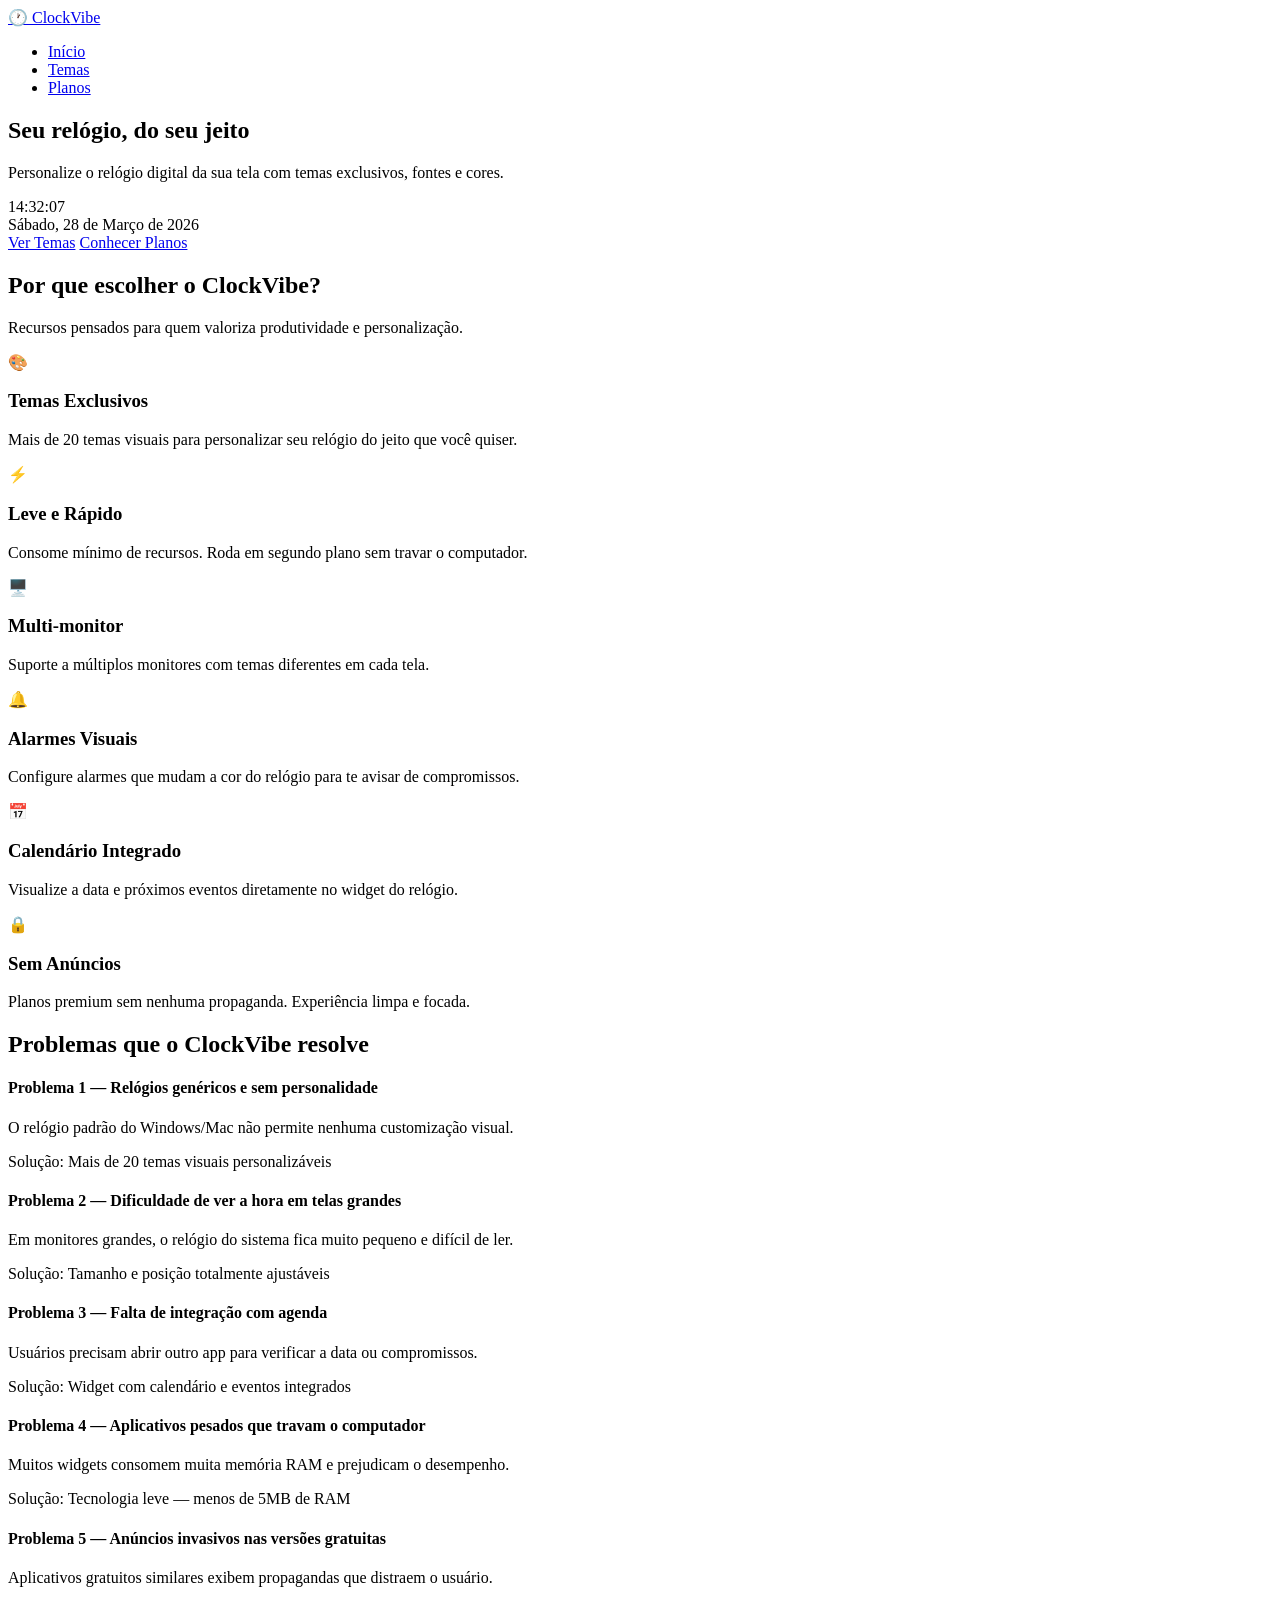
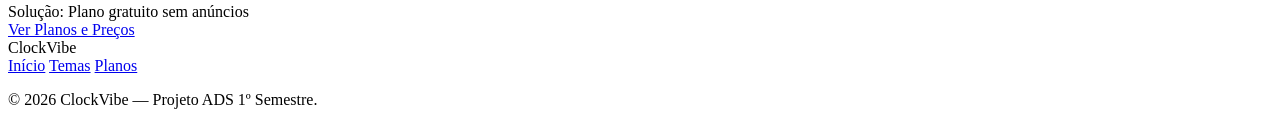
==== index.html @ 68b3f938 "Adicionar index.html — Projeto ADS" ====
<!DOCTYPE html>
<html lang="pt-BR">
<head>
    <meta charset="UTF-8">
    <meta name="viewport" content="width=device-width, initial-scale=1.0">
    <title>ClockVibe — Relógio Digital Personalizável</title>
    <link rel="stylesheet" href="css/style.css">
</head>
<body>

    <header>
        <a href="index.html" class="logo">🕐 Clock<span>Vibe</span></a>
        <nav>
            <ul>
                <li><a href="index.html">Início</a></li>
                <li><a href="temas.html">Temas</a></li>
                <li><a href="planos.html">Planos</a></li>
            </ul>
        </nav>
    </header>

    <section class="hero">
        <div class="container">
            <h1>Seu relógio, <span>do seu jeito</span></h1>
            <p>Personalize o relógio digital da sua tela com temas exclusivos, fontes e cores.</p>
            <div class="relogio-demo">
                <div class="hora">14:32:07</div>
                <div class="data">Sábado, 28 de Março de 2026</div>
            </div>
            <div class="grupo-botoes">
                <a href="temas.html" class="btn btn-primario">Ver Temas</a>
                <a href="planos.html" class="btn btn-secundario">Conhecer Planos</a>
            </div>
        </div>
    </section>

    <section>
        <div class="container">
            <div class="titulo-secao">
                <h2>Por que escolher o <span>ClockVibe</span>?</h2>
                <div class="linha-divisoria"></div>
                <p>Recursos pensados para quem valoriza produtividade e personalização.</p>
            </div>
            <div class="grid-3">
                <div class="card">
                    <div class="card-icone">🎨</div>
                    <h3>Temas Exclusivos</h3>
                    <p>Mais de 20 temas visuais para personalizar seu relógio do jeito que você quiser.</p>
                </div>
                <div class="card">
                    <div class="card-icone">⚡</div>
                    <h3>Leve e Rápido</h3>
                    <p>Consome mínimo de recursos. Roda em segundo plano sem travar o computador.</p>
                </div>
                <div class="card">
                    <div class="card-icone">🖥️</div>
                    <h3>Multi-monitor</h3>
                    <p>Suporte a múltiplos monitores com temas diferentes em cada tela.</p>
                </div>
                <div class="card">
                    <div class="card-icone">🔔</div>
                    <h3>Alarmes Visuais</h3>
                    <p>Configure alarmes que mudam a cor do relógio para te avisar de compromissos.</p>
                </div>
                <div class="card">
                    <div class="card-icone">📅</div>
                    <h3>Calendário Integrado</h3>
                    <p>Visualize a data e próximos eventos diretamente no widget do relógio.</p>
                </div>
                <div class="card">
                    <div class="card-icone">🔒</div>
                    <h3>Sem Anúncios</h3>
                    <p>Planos premium sem nenhuma propaganda. Experiência limpa e focada.</p>
                </div>
            </div>
        </div>
    </section>

    <section class="secao-escura">
        <div class="container">
            <div class="titulo-secao">
                <h2>Problemas que o <span>ClockVibe</span> resolve</h2>
                <div class="linha-divisoria"></div>
            </div>
            <div class="problema-item">
                <h4>Problema 1 — Relógios genéricos e sem personalidade</h4>
                <p>O relógio padrão do Windows/Mac não permite nenhuma customização visual.</p>
                <span class="solucao-tag">Solução: Mais de 20 temas visuais personalizáveis</span>
            </div>
            <div class="problema-item">
                <h4>Problema 2 — Dificuldade de ver a hora em telas grandes</h4>
                <p>Em monitores grandes, o relógio do sistema fica muito pequeno e difícil de ler.</p>
                <span class="solucao-tag">Solução: Tamanho e posição totalmente ajustáveis</span>
            </div>
            <div class="problema-item">
                <h4>Problema 3 — Falta de integração com agenda</h4>
                <p>Usuários precisam abrir outro app para verificar a data ou compromissos.</p>
                <span class="solucao-tag">Solução: Widget com calendário e eventos integrados</span>
            </div>
            <div class="problema-item">
                <h4>Problema 4 — Aplicativos pesados que travam o computador</h4>
                <p>Muitos widgets consomem muita memória RAM e prejudicam o desempenho.</p>
                <span class="solucao-tag">Solução: Tecnologia leve — menos de 5MB de RAM</span>
            </div>
            <div class="problema-item">
                <h4>Problema 5 — Anúncios invasivos nas versões gratuitas</h4>
                <p>Aplicativos gratuitos similares exibem propagandas que distraem o usuário.</p>
                <span class="solucao-tag">Solução: Plano gratuito sem anúncios</span>
            </div>
            <div class="centralizado margem-topo">
                <a href="planos.html" class="btn btn-primario">Ver Planos e Preços</a>
            </div>
        </div>
    </section>

    <footer>
        <div class="footer-logo">Clock<span>Vibe</span></div>
        <div class="footer-links">
            <a href="index.html">Início</a>
            <a href="temas.html">Temas</a>
            <a href="planos.html">Planos</a>
        </div>
        <p class="footer-copy">© 2026 ClockVibe — Projeto ADS 1º Semestre.</p>
    </footer>

</body>
</html>
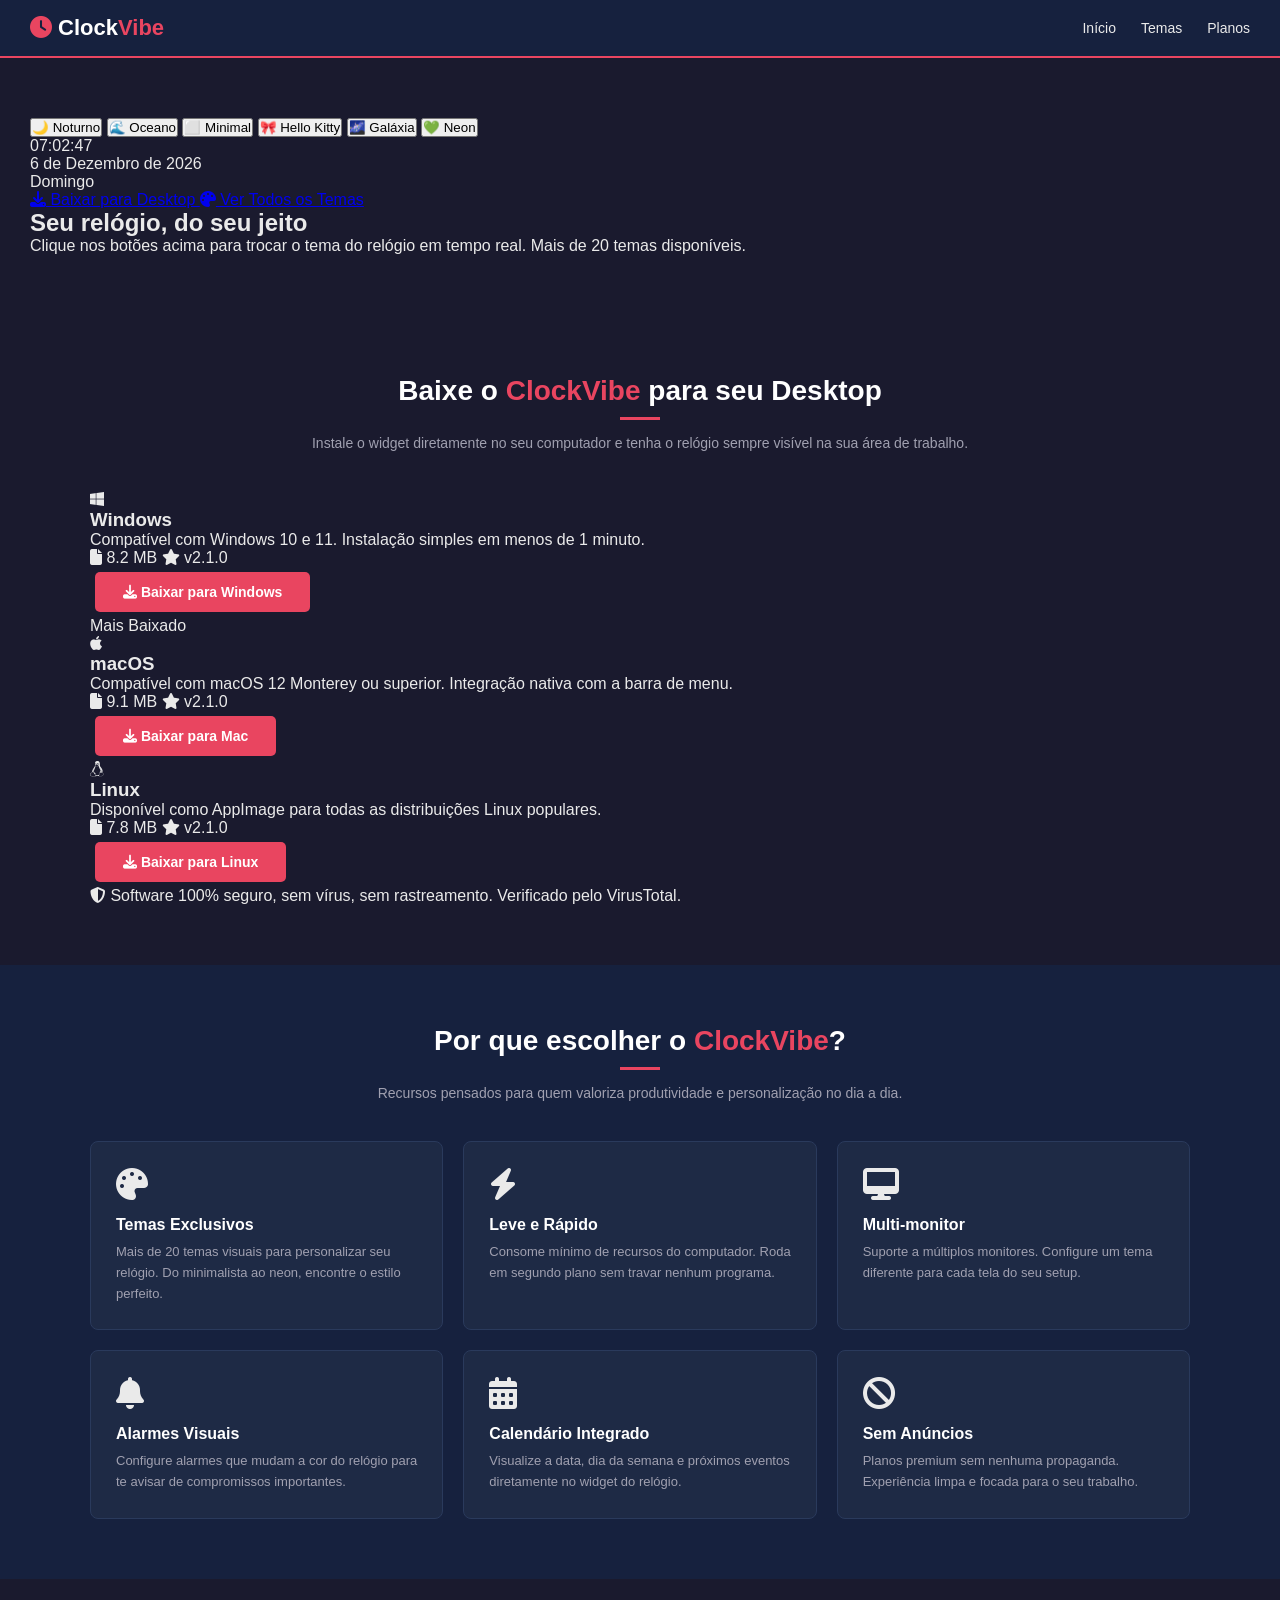
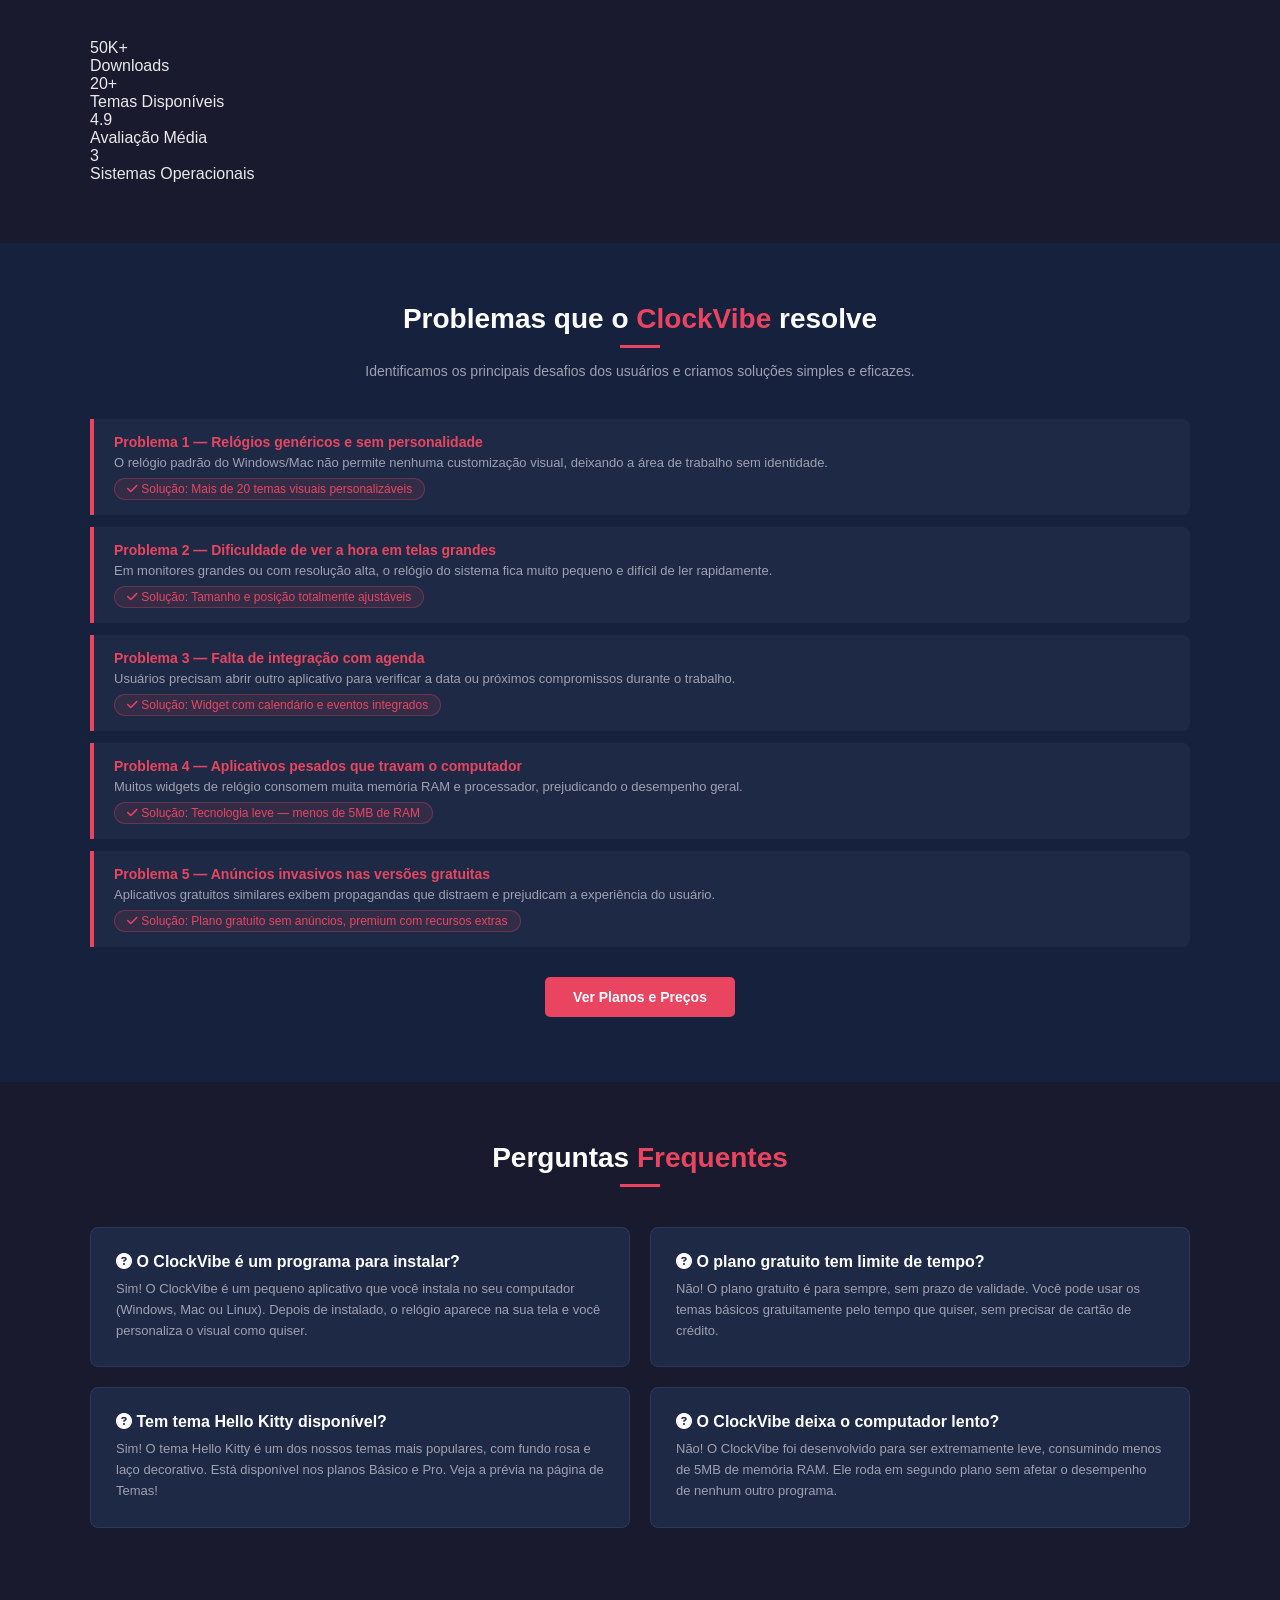
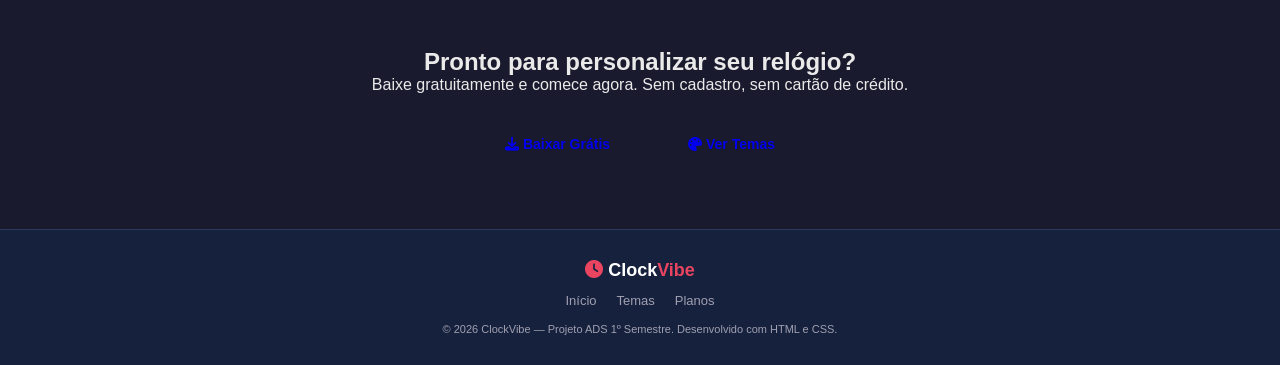
==== commit 5e59ec37: "Atualiza index.html" ====
--- a/index.html
+++ b/index.html
@@ -5,107 +5,213 @@
     <meta name="viewport" content="width=device-width, initial-scale=1.0">
     <title>ClockVibe — Relógio Digital Personalizável</title>
     <link rel="stylesheet" href="css/style.css">
+    <link rel="preconnect" href="https://fonts.googleapis.com">
+    <link rel="preconnect" href="https://fonts.gstatic.com" crossorigin>
+    <link href="https://fonts.googleapis.com/css2?family=Poppins:wght@300;400;600;700;800&family=Orbitron:wght@400;700;900&display=swap" rel="stylesheet">
+    <link rel="stylesheet" href="https://cdnjs.cloudflare.com/ajax/libs/font-awesome/6.5.0/css/all.min.css">
 </head>
 <body>
 
+    <!-- ===== CABEÇALHO ===== -->
     <header>
-        <a href="index.html" class="logo">🕐 Clock<span>Vibe</span></a>
+        <a href="index.html" class="logo">
+            <span class="logo-icon"><i class="fa-solid fa-clock"></i></span>
+            Clock<span>Vibe</span>
+        </a>
         <nav>
             <ul>
-                <li><a href="index.html">Início</a></li>
+                <li><a href="index.html" class="ativo">Início</a></li>
                 <li><a href="temas.html">Temas</a></li>
                 <li><a href="planos.html">Planos</a></li>
             </ul>
         </nav>
     </header>
 
-    <section class="hero">
-        <div class="container">
+    <!-- ===== WIDGET PRINCIPAL — RELÓGIO GRANDE E FIXO ===== -->
+    <section class="widget-hero" id="widget-section">
+
+        <!-- Seletor de tema do widget -->
+        <div class="widget-temas-selector">
+            <button class="tema-btn ativo" data-tema="noturno" onclick="mudarTema('noturno', this)">🌙 Noturno</button>
+            <button class="tema-btn" data-tema="oceano" onclick="mudarTema('oceano', this)">🌊 Oceano</button>
+            <button class="tema-btn" data-tema="minimalista" onclick="mudarTema('minimalista', this)">⬜ Minimal</button>
+            <button class="tema-btn" data-tema="hellokitty" onclick="mudarTema('hellokitty', this)">🎀 Hello Kitty</button>
+            <button class="tema-btn" data-tema="galaxia" onclick="mudarTema('galaxia', this)">🌌 Galáxia</button>
+            <button class="tema-btn" data-tema="neon" onclick="mudarTema('neon', this)">💚 Neon</button>
+        </div>
+
+        <!-- Widget do relógio -->
+        <div class="widget-container" id="widget-relogio">
+            <div class="widget-inner">
+                <div class="widget-hora" id="widget-hora">00:00:00</div>
+                <div class="widget-data" id="widget-data">Carregando...</div>
+                <div class="widget-dia" id="widget-dia">---</div>
+            </div>
+        </div>
+
+        <!-- Botão de download -->
+        <div class="widget-acoes">
+            <a href="#download" class="btn-download">
+                <i class="fa-solid fa-download"></i>
+                Baixar para Desktop
+            </a>
+            <a href="temas.html" class="btn-temas-link">
+                <i class="fa-solid fa-palette"></i>
+                Ver Todos os Temas
+            </a>
+        </div>
+
+        <!-- Texto abaixo do widget -->
+        <div class="widget-descricao">
             <h1>Seu relógio, <span>do seu jeito</span></h1>
-            <p>Personalize o relógio digital da sua tela com temas exclusivos, fontes e cores.</p>
-            <div class="relogio-demo">
-                <div class="hora">14:32:07</div>
-                <div class="data">Sábado, 28 de Março de 2026</div>
-            </div>
-            <div class="grupo-botoes">
-                <a href="temas.html" class="btn btn-primario">Ver Temas</a>
-                <a href="planos.html" class="btn btn-secundario">Conhecer Planos</a>
-            </div>
-        </div>
-    </section>
-
-    <section>
+            <p>Clique nos botões acima para trocar o tema do relógio em tempo real. Mais de 20 temas disponíveis.</p>
+        </div>
+    </section>
+
+    <!-- ===== SEÇÃO DE DOWNLOAD ===== -->
+    <section id="download">
+        <div class="container">
+            <div class="titulo-secao">
+                <h2>Baixe o <span>ClockVibe</span> para seu Desktop</h2>
+                <div class="linha-divisoria"></div>
+                <p>Instale o widget diretamente no seu computador e tenha o relógio sempre visível na sua área de trabalho.</p>
+            </div>
+            <div class="download-grid">
+                <div class="download-card">
+                    <div class="download-icone"><i class="fa-brands fa-windows"></i></div>
+                    <h3>Windows</h3>
+                    <p>Compatível com Windows 10 e 11. Instalação simples em menos de 1 minuto.</p>
+                    <div class="download-info">
+                        <span><i class="fa-solid fa-file"></i> 8.2 MB</span>
+                        <span><i class="fa-solid fa-star"></i> v2.1.0</span>
+                    </div>
+                    <a href="#" class="btn btn-primario"><i class="fa-solid fa-download"></i> Baixar para Windows</a>
+                </div>
+                <div class="download-card destaque-download">
+                    <div class="badge-popular">Mais Baixado</div>
+                    <div class="download-icone"><i class="fa-brands fa-apple"></i></div>
+                    <h3>macOS</h3>
+                    <p>Compatível com macOS 12 Monterey ou superior. Integração nativa com a barra de menu.</p>
+                    <div class="download-info">
+                        <span><i class="fa-solid fa-file"></i> 9.1 MB</span>
+                        <span><i class="fa-solid fa-star"></i> v2.1.0</span>
+                    </div>
+                    <a href="#" class="btn btn-primario"><i class="fa-solid fa-download"></i> Baixar para Mac</a>
+                </div>
+                <div class="download-card">
+                    <div class="download-icone"><i class="fa-brands fa-linux"></i></div>
+                    <h3>Linux</h3>
+                    <p>Disponível como AppImage para todas as distribuições Linux populares.</p>
+                    <div class="download-info">
+                        <span><i class="fa-solid fa-file"></i> 7.8 MB</span>
+                        <span><i class="fa-solid fa-star"></i> v2.1.0</span>
+                    </div>
+                    <a href="#" class="btn btn-primario"><i class="fa-solid fa-download"></i> Baixar para Linux</a>
+                </div>
+            </div>
+            <p class="download-nota"><i class="fa-solid fa-shield-halved"></i> Software 100% seguro, sem vírus, sem rastreamento. Verificado pelo VirusTotal.</p>
+        </div>
+    </section>
+
+    <!-- ===== RECURSOS ===== -->
+    <section class="secao-escura">
         <div class="container">
             <div class="titulo-secao">
                 <h2>Por que escolher o <span>ClockVibe</span>?</h2>
                 <div class="linha-divisoria"></div>
-                <p>Recursos pensados para quem valoriza produtividade e personalização.</p>
+                <p>Recursos pensados para quem valoriza produtividade e personalização no dia a dia.</p>
             </div>
             <div class="grid-3">
                 <div class="card">
-                    <div class="card-icone">🎨</div>
+                    <div class="card-icone"><i class="fa-solid fa-palette"></i></div>
                     <h3>Temas Exclusivos</h3>
-                    <p>Mais de 20 temas visuais para personalizar seu relógio do jeito que você quiser.</p>
-                </div>
-                <div class="card">
-                    <div class="card-icone">⚡</div>
+                    <p>Mais de 20 temas visuais para personalizar seu relógio. Do minimalista ao neon, encontre o estilo perfeito.</p>
+                </div>
+                <div class="card">
+                    <div class="card-icone"><i class="fa-solid fa-bolt"></i></div>
                     <h3>Leve e Rápido</h3>
-                    <p>Consome mínimo de recursos. Roda em segundo plano sem travar o computador.</p>
-                </div>
-                <div class="card">
-                    <div class="card-icone">🖥️</div>
+                    <p>Consome mínimo de recursos do computador. Roda em segundo plano sem travar nenhum programa.</p>
+                </div>
+                <div class="card">
+                    <div class="card-icone"><i class="fa-solid fa-desktop"></i></div>
                     <h3>Multi-monitor</h3>
-                    <p>Suporte a múltiplos monitores com temas diferentes em cada tela.</p>
-                </div>
-                <div class="card">
-                    <div class="card-icone">🔔</div>
+                    <p>Suporte a múltiplos monitores. Configure um tema diferente para cada tela do seu setup.</p>
+                </div>
+                <div class="card">
+                    <div class="card-icone"><i class="fa-solid fa-bell"></i></div>
                     <h3>Alarmes Visuais</h3>
-                    <p>Configure alarmes que mudam a cor do relógio para te avisar de compromissos.</p>
-                </div>
-                <div class="card">
-                    <div class="card-icone">📅</div>
+                    <p>Configure alarmes que mudam a cor do relógio para te avisar de compromissos importantes.</p>
+                </div>
+                <div class="card">
+                    <div class="card-icone"><i class="fa-solid fa-calendar-days"></i></div>
                     <h3>Calendário Integrado</h3>
-                    <p>Visualize a data e próximos eventos diretamente no widget do relógio.</p>
-                </div>
-                <div class="card">
-                    <div class="card-icone">🔒</div>
+                    <p>Visualize a data, dia da semana e próximos eventos diretamente no widget do relógio.</p>
+                </div>
+                <div class="card">
+                    <div class="card-icone"><i class="fa-solid fa-ban"></i></div>
                     <h3>Sem Anúncios</h3>
-                    <p>Planos premium sem nenhuma propaganda. Experiência limpa e focada.</p>
-                </div>
-            </div>
-        </div>
-    </section>
-
+                    <p>Planos premium sem nenhuma propaganda. Experiência limpa e focada para o seu trabalho.</p>
+                </div>
+            </div>
+        </div>
+    </section>
+
+    <!-- ===== ESTATÍSTICAS ===== -->
+    <section>
+        <div class="container">
+            <div class="stats-grid">
+                <div class="stat-item">
+                    <div class="stat-numero">50K+</div>
+                    <div class="stat-label">Downloads</div>
+                </div>
+                <div class="stat-item">
+                    <div class="stat-numero">20+</div>
+                    <div class="stat-label">Temas Disponíveis</div>
+                </div>
+                <div class="stat-item">
+                    <div class="stat-numero">4.9</div>
+                    <div class="stat-label">Avaliação Média</div>
+                </div>
+                <div class="stat-item">
+                    <div class="stat-numero">3</div>
+                    <div class="stat-label">Sistemas Operacionais</div>
+                </div>
+            </div>
+        </div>
+    </section>
+
+    <!-- ===== PROBLEMAS E SOLUÇÕES ===== -->
     <section class="secao-escura">
         <div class="container">
             <div class="titulo-secao">
                 <h2>Problemas que o <span>ClockVibe</span> resolve</h2>
                 <div class="linha-divisoria"></div>
+                <p>Identificamos os principais desafios dos usuários e criamos soluções simples e eficazes.</p>
             </div>
             <div class="problema-item">
                 <h4>Problema 1 — Relógios genéricos e sem personalidade</h4>
-                <p>O relógio padrão do Windows/Mac não permite nenhuma customização visual.</p>
-                <span class="solucao-tag">Solução: Mais de 20 temas visuais personalizáveis</span>
+                <p>O relógio padrão do Windows/Mac não permite nenhuma customização visual, deixando a área de trabalho sem identidade.</p>
+                <span class="solucao-tag"><i class="fa-solid fa-check"></i> Solução: Mais de 20 temas visuais personalizáveis</span>
             </div>
             <div class="problema-item">
                 <h4>Problema 2 — Dificuldade de ver a hora em telas grandes</h4>
-                <p>Em monitores grandes, o relógio do sistema fica muito pequeno e difícil de ler.</p>
-                <span class="solucao-tag">Solução: Tamanho e posição totalmente ajustáveis</span>
+                <p>Em monitores grandes ou com resolução alta, o relógio do sistema fica muito pequeno e difícil de ler rapidamente.</p>
+                <span class="solucao-tag"><i class="fa-solid fa-check"></i> Solução: Tamanho e posição totalmente ajustáveis</span>
             </div>
             <div class="problema-item">
                 <h4>Problema 3 — Falta de integração com agenda</h4>
-                <p>Usuários precisam abrir outro app para verificar a data ou compromissos.</p>
-                <span class="solucao-tag">Solução: Widget com calendário e eventos integrados</span>
+                <p>Usuários precisam abrir outro aplicativo para verificar a data ou próximos compromissos durante o trabalho.</p>
+                <span class="solucao-tag"><i class="fa-solid fa-check"></i> Solução: Widget com calendário e eventos integrados</span>
             </div>
             <div class="problema-item">
                 <h4>Problema 4 — Aplicativos pesados que travam o computador</h4>
-                <p>Muitos widgets consomem muita memória RAM e prejudicam o desempenho.</p>
-                <span class="solucao-tag">Solução: Tecnologia leve — menos de 5MB de RAM</span>
+                <p>Muitos widgets de relógio consomem muita memória RAM e processador, prejudicando o desempenho geral.</p>
+                <span class="solucao-tag"><i class="fa-solid fa-check"></i> Solução: Tecnologia leve — menos de 5MB de RAM</span>
             </div>
             <div class="problema-item">
                 <h4>Problema 5 — Anúncios invasivos nas versões gratuitas</h4>
-                <p>Aplicativos gratuitos similares exibem propagandas que distraem o usuário.</p>
-                <span class="solucao-tag">Solução: Plano gratuito sem anúncios</span>
+                <p>Aplicativos gratuitos similares exibem propagandas que distraem e prejudicam a experiência do usuário.</p>
+                <span class="solucao-tag"><i class="fa-solid fa-check"></i> Solução: Plano gratuito sem anúncios, premium com recursos extras</span>
             </div>
             <div class="centralizado margem-topo">
                 <a href="planos.html" class="btn btn-primario">Ver Planos e Preços</a>
@@ -113,15 +219,87 @@
         </div>
     </section>
 
+    <!-- ===== PERGUNTAS FREQUENTES ===== -->
+    <section>
+        <div class="container">
+            <div class="titulo-secao">
+                <h2>Perguntas <span>Frequentes</span></h2>
+                <div class="linha-divisoria"></div>
+            </div>
+            <div class="grid-2">
+                <div class="card faq-card">
+                    <h3><i class="fa-solid fa-circle-question"></i> O ClockVibe é um programa para instalar?</h3>
+                    <p>Sim! O ClockVibe é um pequeno aplicativo que você instala no seu computador (Windows, Mac ou Linux). Depois de instalado, o relógio aparece na sua tela e você personaliza o visual como quiser.</p>
+                </div>
+                <div class="card faq-card">
+                    <h3><i class="fa-solid fa-circle-question"></i> O plano gratuito tem limite de tempo?</h3>
+                    <p>Não! O plano gratuito é para sempre, sem prazo de validade. Você pode usar os temas básicos gratuitamente pelo tempo que quiser, sem precisar de cartão de crédito.</p>
+                </div>
+                <div class="card faq-card">
+                    <h3><i class="fa-solid fa-circle-question"></i> Tem tema Hello Kitty disponível?</h3>
+                    <p>Sim! O tema Hello Kitty é um dos nossos temas mais populares, com fundo rosa e laço decorativo. Está disponível nos planos Básico e Pro. Veja a prévia na página de Temas!</p>
+                </div>
+                <div class="card faq-card">
+                    <h3><i class="fa-solid fa-circle-question"></i> O ClockVibe deixa o computador lento?</h3>
+                    <p>Não! O ClockVibe foi desenvolvido para ser extremamente leve, consumindo menos de 5MB de memória RAM. Ele roda em segundo plano sem afetar o desempenho de nenhum outro programa.</p>
+                </div>
+            </div>
+        </div>
+    </section>
+
+    <!-- ===== CTA FINAL ===== -->
+    <section class="cta-final">
+        <div class="container centralizado">
+            <h2>Pronto para personalizar seu relógio?</h2>
+            <p>Baixe gratuitamente e comece agora. Sem cadastro, sem cartão de crédito.</p>
+            <div class="grupo-botoes margem-topo">
+                <a href="#download" class="btn btn-cta-branco"><i class="fa-solid fa-download"></i> Baixar Grátis</a>
+                <a href="temas.html" class="btn btn-cta-outline"><i class="fa-solid fa-palette"></i> Ver Temas</a>
+            </div>
+        </div>
+    </section>
+
+    <!-- ===== RODAPÉ ===== -->
     <footer>
-        <div class="footer-logo">Clock<span>Vibe</span></div>
+        <div class="footer-logo">
+            <span class="logo-icon-footer"><i class="fa-solid fa-clock"></i></span>
+            Clock<span>Vibe</span>
+        </div>
         <div class="footer-links">
             <a href="index.html">Início</a>
             <a href="temas.html">Temas</a>
             <a href="planos.html">Planos</a>
         </div>
-        <p class="footer-copy">© 2026 ClockVibe — Projeto ADS 1º Semestre.</p>
+        <p class="footer-copy">© 2026 ClockVibe — Projeto ADS 1º Semestre. Desenvolvido com HTML e CSS.</p>
     </footer>
+
+    <!-- ===== SCRIPT DO RELÓGIO (JavaScript puro) ===== -->
+    <script>
+        // Atualiza o relógio a cada segundo
+        function atualizarRelogio() {
+            const agora = new Date();
+            const horas   = String(agora.getHours()).padStart(2, '0');
+            const minutos = String(agora.getMinutes()).padStart(2, '0');
+            const segundos = String(agora.getSeconds()).padStart(2, '0');
+            document.getElementById('widget-hora').textContent = horas + ':' + minutos + ':' + segundos;
+
+            const dias = ['Domingo','Segunda-feira','Terça-feira','Quarta-feira','Quinta-feira','Sexta-feira','Sábado'];
+            const meses = ['Janeiro','Fevereiro','Março','Abril','Maio','Junho','Julho','Agosto','Setembro','Outubro','Novembro','Dezembro'];
+            document.getElementById('widget-data').textContent =
+                agora.getDate() + ' de ' + meses[agora.getMonth()] + ' de ' + agora.getFullYear();
+            document.getElementById('widget-dia').textContent = dias[agora.getDay()];
+        }
+        atualizarRelogio();
+        setInterval(atualizarRelogio, 1000);
+
+        // Troca de tema do widget
+        function mudarTema(tema, btn) {
+            const widget = document.getElementById('widget-relogio');
+            widget.className = 'widget-container tema-' + tema;
+            document.querySelectorAll('.tema-btn').forEach(b => b.classList.remove('ativo'));
+            btn.classList.add('ativo');
+        }
+    </script>
 
 </body>
 </html>
--- a/css/style.css
+++ b/css/style.css
@@ -0,0 +1,507 @@
+/* ClockVibe — Versão Original (Crua) */
+
+* {
+    margin: 0;
+    padding: 0;
+    box-sizing: border-box;
+}
+
+body {
+    font-family: Arial, sans-serif;
+    background-color: #1a1a2e;
+    color: #eaeaea;
+}
+
+/* Cabeçalho */
+header {
+    background-color: #16213e;
+    border-bottom: 2px solid #e94560;
+    padding: 15px 30px;
+    display: flex;
+    justify-content: space-between;
+    align-items: center;
+}
+
+.logo {
+    font-size: 22px;
+    font-weight: bold;
+    color: #ffffff;
+    text-decoration: none;
+}
+
+.logo span {
+    color: #e94560;
+}
+
+nav ul {
+    list-style: none;
+    display: flex;
+    gap: 25px;
+}
+
+nav ul li a {
+    text-decoration: none;
+    color: #eaeaea;
+    font-size: 14px;
+}
+
+nav ul li a:hover {
+    color: #e94560;
+}
+
+/* Hero */
+.hero {
+    background-color: #0f3460;
+    padding: 60px 30px;
+    text-align: center;
+}
+
+.hero h1 {
+    font-size: 40px;
+    color: #ffffff;
+    margin-bottom: 15px;
+}
+
+.hero h1 span {
+    color: #e94560;
+}
+
+.hero p {
+    font-size: 16px;
+    color: #a0a0b0;
+    margin-bottom: 30px;
+}
+
+.relogio-demo {
+    background-color: rgba(0,0,0,0.3);
+    border: 1px solid #e94560;
+    border-radius: 10px;
+    padding: 20px 40px;
+    display: inline-block;
+    margin-bottom: 30px;
+}
+
+.relogio-demo .hora {
+    font-size: 56px;
+    color: #e94560;
+    letter-spacing: 6px;
+}
+
+.relogio-demo .data {
+    font-size: 13px;
+    color: #a0a0b0;
+    letter-spacing: 2px;
+    text-transform: uppercase;
+}
+
+/* Botões */
+.btn {
+    display: inline-block;
+    padding: 12px 28px;
+    border-radius: 5px;
+    font-size: 14px;
+    font-weight: bold;
+    text-decoration: none;
+    margin: 5px;
+}
+
+.btn-primario {
+    background-color: #e94560;
+    color: #ffffff;
+}
+
+.btn-secundario {
+    background-color: transparent;
+    color: #ffffff;
+    border: 2px solid #ffffff;
+}
+
+/* Seções */
+section {
+    padding: 60px 30px;
+}
+
+.container {
+    max-width: 1100px;
+    margin: 0 auto;
+}
+
+.titulo-secao {
+    text-align: center;
+    margin-bottom: 40px;
+}
+
+.titulo-secao h2 {
+    font-size: 28px;
+    color: #ffffff;
+    margin-bottom: 10px;
+}
+
+.titulo-secao h2 span {
+    color: #e94560;
+}
+
+.titulo-secao p {
+    color: #a0a0b0;
+    font-size: 14px;
+}
+
+.linha-divisoria {
+    width: 40px;
+    height: 3px;
+    background-color: #e94560;
+    margin: 10px auto 15px;
+}
+
+/* Grid */
+.grid-3 {
+    display: grid;
+    grid-template-columns: repeat(3, 1fr);
+    gap: 20px;
+}
+
+.grid-2 {
+    display: grid;
+    grid-template-columns: repeat(2, 1fr);
+    gap: 20px;
+}
+
+/* Cards */
+.card {
+    background-color: #1e2a45;
+    border: 1px solid #2a3a5c;
+    border-radius: 8px;
+    padding: 25px;
+}
+
+.card-icone {
+    font-size: 32px;
+    margin-bottom: 12px;
+}
+
+.card h3 {
+    font-size: 16px;
+    color: #ffffff;
+    margin-bottom: 8px;
+}
+
+.card p {
+    font-size: 13px;
+    color: #a0a0b0;
+    line-height: 1.6;
+}
+
+/* Seção escura */
+.secao-escura {
+    background-color: #16213e;
+}
+
+/* Problemas */
+.problema-item {
+    background-color: #1e2a45;
+    border-left: 4px solid #e94560;
+    padding: 15px 20px;
+    margin-bottom: 12px;
+    border-radius: 0 8px 8px 0;
+}
+
+.problema-item h4 {
+    font-size: 14px;
+    color: #e94560;
+    margin-bottom: 5px;
+}
+
+.problema-item p {
+    font-size: 13px;
+    color: #a0a0b0;
+    margin-bottom: 8px;
+}
+
+.solucao-tag {
+    display: inline-block;
+    background-color: rgba(233,69,96,0.1);
+    color: #e94560;
+    font-size: 12px;
+    padding: 3px 12px;
+    border-radius: 20px;
+    border: 1px solid rgba(233,69,96,0.3);
+}
+
+/* Temas */
+.grade-temas {
+    display: grid;
+    grid-template-columns: repeat(3, 1fr);
+    gap: 20px;
+}
+
+.tema-card {
+    border-radius: 8px;
+    overflow: hidden;
+    border: 1px solid #2a3a5c;
+}
+
+.tema-preview {
+    padding: 25px 15px;
+    text-align: center;
+    min-height: 120px;
+    display: flex;
+    flex-direction: column;
+    align-items: center;
+    justify-content: center;
+}
+
+.hora-tema {
+    font-size: 32px;
+    letter-spacing: 4px;
+    margin-bottom: 5px;
+}
+
+.data-tema {
+    font-size: 11px;
+    letter-spacing: 2px;
+    text-transform: uppercase;
+    opacity: 0.7;
+}
+
+.tema-noturno .tema-preview { background: linear-gradient(135deg, #0d0d1a, #1a0533); }
+.tema-noturno .hora-tema { color: #e94560; }
+.tema-noturno .data-tema { color: #a080c0; }
+
+.tema-oceano .tema-preview { background: linear-gradient(135deg, #0a1628, #0d3b6e); }
+.tema-oceano .hora-tema { color: #4fc3f7; }
+.tema-oceano .data-tema { color: #81d4fa; }
+
+.tema-minimalista .tema-preview { background: linear-gradient(135deg, #1a1a1a, #2d2d2d); }
+.tema-minimalista .hora-tema { color: #ffffff; }
+.tema-minimalista .data-tema { color: #888888; }
+
+.tema-hellokitty .tema-preview { background: linear-gradient(135deg, #ffe0f0, #ffb3d9); }
+.tema-hellokitty .hora-tema { color: #d63384; font-weight: bold; }
+.tema-hellokitty .data-tema { color: #e91e8c; }
+
+.tema-galaxia .tema-preview { background: linear-gradient(135deg, #0d0221, #1a0533, #2d1b69); }
+.tema-galaxia .hora-tema { color: #e040fb; }
+.tema-galaxia .data-tema { color: #b39ddb; }
+
+.tema-neon .tema-preview { background: linear-gradient(135deg, #000000, #0a0a1a); }
+.tema-neon .hora-tema { color: #00ff88; }
+.tema-neon .data-tema { color: #00ccff; }
+
+.tema-info {
+    background-color: #1e2a45;
+    border-top: 1px solid #2a3a5c;
+    padding: 12px 15px;
+    display: flex;
+    justify-content: space-between;
+    align-items: center;
+}
+
+.tema-info h4 {
+    font-size: 13px;
+    color: #ffffff;
+}
+
+.tema-badge {
+    font-size: 10px;
+    font-weight: bold;
+    padding: 2px 10px;
+    border-radius: 20px;
+    text-transform: uppercase;
+}
+
+.badge-gratis {
+    background-color: rgba(105,240,174,0.1);
+    color: #69f0ae;
+    border: 1px solid rgba(105,240,174,0.3);
+}
+
+.badge-premium {
+    background-color: rgba(233,69,96,0.1);
+    color: #e94560;
+    border: 1px solid rgba(233,69,96,0.3);
+}
+
+/* Planos */
+.grade-planos {
+    display: grid;
+    grid-template-columns: repeat(3, 1fr);
+    gap: 20px;
+    max-width: 900px;
+    margin: 0 auto;
+}
+
+.plano-card {
+    background-color: #1e2a45;
+    border: 1px solid #2a3a5c;
+    border-radius: 10px;
+    padding: 30px;
+    text-align: center;
+    position: relative;
+}
+
+.plano-card.destaque {
+    border-color: #e94560;
+}
+
+.plano-popular {
+    position: absolute;
+    top: -12px;
+    left: 50%;
+    transform: translateX(-50%);
+    background-color: #e94560;
+    color: #fff;
+    font-size: 10px;
+    font-weight: bold;
+    padding: 4px 16px;
+    border-radius: 20px;
+    text-transform: uppercase;
+}
+
+.plano-nome {
+    font-size: 12px;
+    font-weight: bold;
+    letter-spacing: 2px;
+    text-transform: uppercase;
+    color: #a0a0b0;
+    margin-bottom: 12px;
+}
+
+.plano-preco .cifrao {
+    font-size: 16px;
+    color: #a0a0b0;
+    vertical-align: top;
+    margin-top: 8px;
+    display: inline-block;
+}
+
+.plano-preco .valor {
+    font-size: 48px;
+    font-weight: bold;
+    color: #ffffff;
+    line-height: 1;
+}
+
+.plano-preco .periodo {
+    font-size: 12px;
+    color: #a0a0b0;
+    display: block;
+    margin-top: 4px;
+}
+
+.plano-lista {
+    list-style: none;
+    margin: 20px 0;
+    text-align: left;
+}
+
+.plano-lista li {
+    font-size: 13px;
+    color: #a0a0b0;
+    padding: 7px 0;
+    border-bottom: 1px solid #2a3a5c;
+}
+
+.plano-lista li::before {
+    content: "✓ ";
+    color: #69f0ae;
+}
+
+.plano-lista li.indisponivel {
+    opacity: 0.4;
+}
+
+.plano-lista li.indisponivel::before {
+    content: "✗ ";
+    color: #e94560;
+}
+
+/* Rodapé */
+footer {
+    background-color: #16213e;
+    border-top: 1px solid #2a3a5c;
+    padding: 30px;
+    text-align: center;
+}
+
+.footer-logo {
+    font-size: 18px;
+    font-weight: bold;
+    color: #ffffff;
+    margin-bottom: 12px;
+}
+
+.footer-logo span {
+    color: #e94560;
+}
+
+.footer-links {
+    display: flex;
+    justify-content: center;
+    gap: 20px;
+    margin-bottom: 15px;
+}
+
+.footer-links a {
+    text-decoration: none;
+    color: #a0a0b0;
+    font-size: 13px;
+}
+
+.footer-links a:hover {
+    color: #e94560;
+}
+
+.footer-copy {
+    font-size: 11px;
+    color: #a0a0b0;
+}
+
+/* Page hero */
+.page-hero {
+    background-color: #0f3460;
+    padding: 50px 30px;
+    text-align: center;
+}
+
+.page-hero h1 {
+    font-size: 32px;
+    color: #ffffff;
+    margin-bottom: 10px;
+}
+
+.page-hero h1 span {
+    color: #e94560;
+}
+
+.page-hero p {
+    color: #a0a0b0;
+    font-size: 14px;
+}
+
+/* Tabela */
+.tabela-problemas {
+    width: 100%;
+    border-collapse: collapse;
+    margin-top: 20px;
+}
+
+.tabela-problemas th {
+    background-color: #0f3460;
+    color: #ffffff;
+    padding: 12px 15px;
+    text-align: left;
+    font-size: 12px;
+    text-transform: uppercase;
+}
+
+.tabela-problemas td {
+    padding: 12px 15px;
+    border-bottom: 1px solid #2a3a5c;
+    font-size: 13px;
+    color: #a0a0b0;
+}
+
+/* Utilitários */
+.centralizado { text-align: center; }
+.margem-topo { margin-top: 25px; }
+.grupo-botoes { display: flex; gap: 12px; justify-content: center; flex-wrap: wrap; }
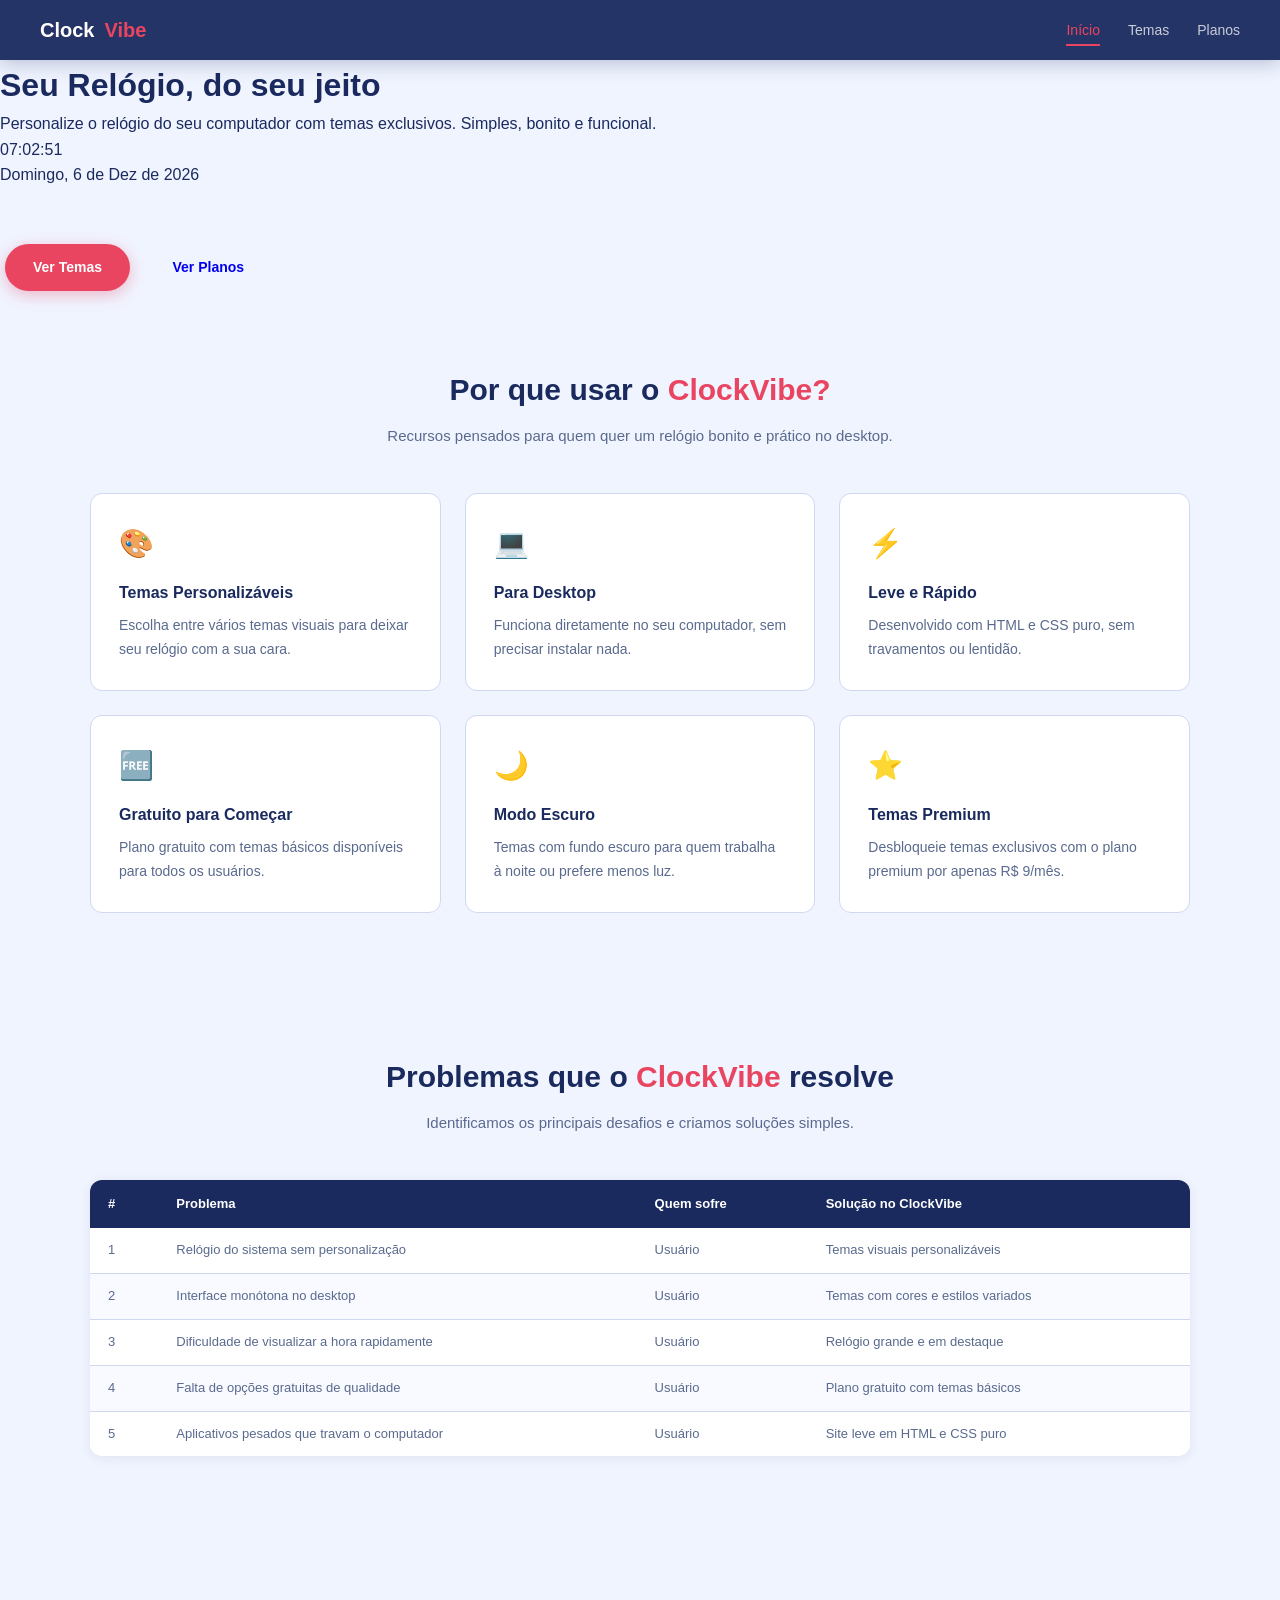
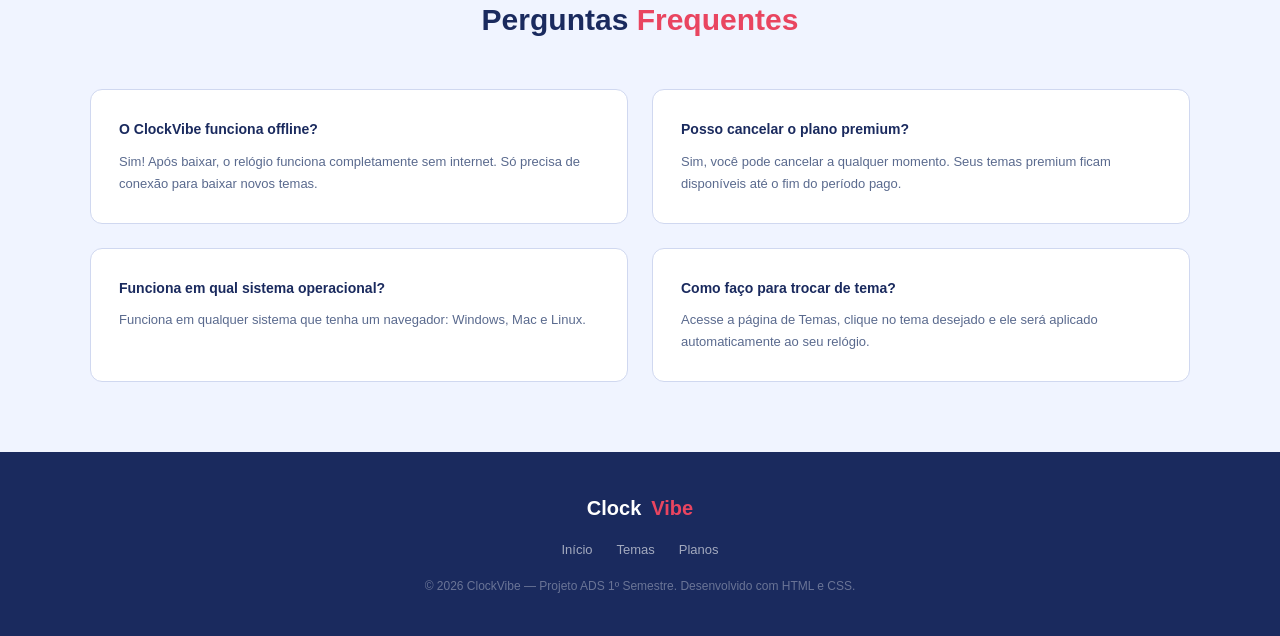
==== commit 85aa3c33: "Atualizar index.html — versão final ADS" ====
--- a/index.html
+++ b/index.html
@@ -5,19 +5,12 @@
     <meta name="viewport" content="width=device-width, initial-scale=1.0">
     <title>ClockVibe — Relógio Digital Personalizável</title>
     <link rel="stylesheet" href="css/style.css">
-    <link rel="preconnect" href="https://fonts.googleapis.com">
-    <link rel="preconnect" href="https://fonts.gstatic.com" crossorigin>
-    <link href="https://fonts.googleapis.com/css2?family=Poppins:wght@300;400;600;700;800&family=Orbitron:wght@400;700;900&display=swap" rel="stylesheet">
-    <link rel="stylesheet" href="https://cdnjs.cloudflare.com/ajax/libs/font-awesome/6.5.0/css/all.min.css">
 </head>
 <body>
 
-    <!-- ===== CABEÇALHO ===== -->
+    <!-- CABEÇALHO -->
     <header>
-        <a href="index.html" class="logo">
-            <span class="logo-icon"><i class="fa-solid fa-clock"></i></span>
-            Clock<span>Vibe</span>
-        </a>
+        <a href="index.html" class="logo">Clock<span>Vibe</span></a>
         <nav>
             <ul>
                 <li><a href="index.html" class="ativo">Início</a></li>
@@ -27,244 +20,141 @@
         </nav>
     </header>
 
-    <!-- ===== WIDGET PRINCIPAL — RELÓGIO GRANDE E FIXO ===== -->
-    <section class="widget-hero" id="widget-section">
+    <!-- HERO COM RELÓGIO -->
+    <div class="hero">
+        <h1>Seu Relógio, do seu <span>jeito</span></h1>
+        <p>Personalize o relógio do seu computador com temas exclusivos. Simples, bonito e funcional.</p>
+        <div class="relogio-widget" id="relogio">00:00:00</div>
+        <div class="relogio-data" id="data-atual">Carregando data...</div>
+        <br><br>
+        <a href="temas.html" class="btn btn-primario">Ver Temas</a>
+        <a href="planos.html" class="btn btn-secundario">Ver Planos</a>
+    </div>
 
-        <!-- Seletor de tema do widget -->
-        <div class="widget-temas-selector">
-            <button class="tema-btn ativo" data-tema="noturno" onclick="mudarTema('noturno', this)">🌙 Noturno</button>
-            <button class="tema-btn" data-tema="oceano" onclick="mudarTema('oceano', this)">🌊 Oceano</button>
-            <button class="tema-btn" data-tema="minimalista" onclick="mudarTema('minimalista', this)">⬜ Minimal</button>
-            <button class="tema-btn" data-tema="hellokitty" onclick="mudarTema('hellokitty', this)">🎀 Hello Kitty</button>
-            <button class="tema-btn" data-tema="galaxia" onclick="mudarTema('galaxia', this)">🌌 Galáxia</button>
-            <button class="tema-btn" data-tema="neon" onclick="mudarTema('neon', this)">💚 Neon</button>
-        </div>
-
-        <!-- Widget do relógio -->
-        <div class="widget-container" id="widget-relogio">
-            <div class="widget-inner">
-                <div class="widget-hora" id="widget-hora">00:00:00</div>
-                <div class="widget-data" id="widget-data">Carregando...</div>
-                <div class="widget-dia" id="widget-dia">---</div>
-            </div>
-        </div>
-
-        <!-- Botão de download -->
-        <div class="widget-acoes">
-            <a href="#download" class="btn-download">
-                <i class="fa-solid fa-download"></i>
-                Baixar para Desktop
-            </a>
-            <a href="temas.html" class="btn-temas-link">
-                <i class="fa-solid fa-palette"></i>
-                Ver Todos os Temas
-            </a>
-        </div>
-
-        <!-- Texto abaixo do widget -->
-        <div class="widget-descricao">
-            <h1>Seu relógio, <span>do seu jeito</span></h1>
-            <p>Clique nos botões acima para trocar o tema do relógio em tempo real. Mais de 20 temas disponíveis.</p>
-        </div>
-    </section>
-
-    <!-- ===== SEÇÃO DE DOWNLOAD ===== -->
-    <section id="download">
+    <!-- RECURSOS -->
+    <section>
         <div class="container">
             <div class="titulo-secao">
-                <h2>Baixe o <span>ClockVibe</span> para seu Desktop</h2>
-                <div class="linha-divisoria"></div>
-                <p>Instale o widget diretamente no seu computador e tenha o relógio sempre visível na sua área de trabalho.</p>
-            </div>
-            <div class="download-grid">
-                <div class="download-card">
-                    <div class="download-icone"><i class="fa-brands fa-windows"></i></div>
-                    <h3>Windows</h3>
-                    <p>Compatível com Windows 10 e 11. Instalação simples em menos de 1 minuto.</p>
-                    <div class="download-info">
-                        <span><i class="fa-solid fa-file"></i> 8.2 MB</span>
-                        <span><i class="fa-solid fa-star"></i> v2.1.0</span>
-                    </div>
-                    <a href="#" class="btn btn-primario"><i class="fa-solid fa-download"></i> Baixar para Windows</a>
-                </div>
-                <div class="download-card destaque-download">
-                    <div class="badge-popular">Mais Baixado</div>
-                    <div class="download-icone"><i class="fa-brands fa-apple"></i></div>
-                    <h3>macOS</h3>
-                    <p>Compatível com macOS 12 Monterey ou superior. Integração nativa com a barra de menu.</p>
-                    <div class="download-info">
-                        <span><i class="fa-solid fa-file"></i> 9.1 MB</span>
-                        <span><i class="fa-solid fa-star"></i> v2.1.0</span>
-                    </div>
-                    <a href="#" class="btn btn-primario"><i class="fa-solid fa-download"></i> Baixar para Mac</a>
-                </div>
-                <div class="download-card">
-                    <div class="download-icone"><i class="fa-brands fa-linux"></i></div>
-                    <h3>Linux</h3>
-                    <p>Disponível como AppImage para todas as distribuições Linux populares.</p>
-                    <div class="download-info">
-                        <span><i class="fa-solid fa-file"></i> 7.8 MB</span>
-                        <span><i class="fa-solid fa-star"></i> v2.1.0</span>
-                    </div>
-                    <a href="#" class="btn btn-primario"><i class="fa-solid fa-download"></i> Baixar para Linux</a>
-                </div>
-            </div>
-            <p class="download-nota"><i class="fa-solid fa-shield-halved"></i> Software 100% seguro, sem vírus, sem rastreamento. Verificado pelo VirusTotal.</p>
-        </div>
-    </section>
-
-    <!-- ===== RECURSOS ===== -->
-    <section class="secao-escura">
-        <div class="container">
-            <div class="titulo-secao">
-                <h2>Por que escolher o <span>ClockVibe</span>?</h2>
-                <div class="linha-divisoria"></div>
-                <p>Recursos pensados para quem valoriza produtividade e personalização no dia a dia.</p>
+                <h2>Por que usar o <span>ClockVibe?</span></h2>
+                <p>Recursos pensados para quem quer um relógio bonito e prático no desktop.</p>
             </div>
             <div class="grid-3">
                 <div class="card">
-                    <div class="card-icone"><i class="fa-solid fa-palette"></i></div>
-                    <h3>Temas Exclusivos</h3>
-                    <p>Mais de 20 temas visuais para personalizar seu relógio. Do minimalista ao neon, encontre o estilo perfeito.</p>
+                    <div class="card-icone">🎨</div>
+                    <h3>Temas Personalizáveis</h3>
+                    <p>Escolha entre vários temas visuais para deixar seu relógio com a sua cara.</p>
                 </div>
                 <div class="card">
-                    <div class="card-icone"><i class="fa-solid fa-bolt"></i></div>
-                    <h3>Leve e Rápido</h3>
-                    <p>Consome mínimo de recursos do computador. Roda em segundo plano sem travar nenhum programa.</p>
+                    <div class="card-icone">💻</div>
+                    <h3>Para Desktop</h3>
+                    <p>Funciona diretamente no seu computador, sem precisar instalar nada.</p>
                 </div>
                 <div class="card">
-                    <div class="card-icone"><i class="fa-solid fa-desktop"></i></div>
-                    <h3>Multi-monitor</h3>
-                    <p>Suporte a múltiplos monitores. Configure um tema diferente para cada tela do seu setup.</p>
+                    <div class="card-icone">⚡</div>
+                    <h3>Leve e Rápido</h3>
+                    <p>Desenvolvido com HTML e CSS puro, sem travamentos ou lentidão.</p>
                 </div>
                 <div class="card">
-                    <div class="card-icone"><i class="fa-solid fa-bell"></i></div>
-                    <h3>Alarmes Visuais</h3>
-                    <p>Configure alarmes que mudam a cor do relógio para te avisar de compromissos importantes.</p>
+                    <div class="card-icone">🆓</div>
+                    <h3>Gratuito para Começar</h3>
+                    <p>Plano gratuito com temas básicos disponíveis para todos os usuários.</p>
                 </div>
                 <div class="card">
-                    <div class="card-icone"><i class="fa-solid fa-calendar-days"></i></div>
-                    <h3>Calendário Integrado</h3>
-                    <p>Visualize a data, dia da semana e próximos eventos diretamente no widget do relógio.</p>
+                    <div class="card-icone">🌙</div>
+                    <h3>Modo Escuro</h3>
+                    <p>Temas com fundo escuro para quem trabalha à noite ou prefere menos luz.</p>
                 </div>
                 <div class="card">
-                    <div class="card-icone"><i class="fa-solid fa-ban"></i></div>
-                    <h3>Sem Anúncios</h3>
-                    <p>Planos premium sem nenhuma propaganda. Experiência limpa e focada para o seu trabalho.</p>
+                    <div class="card-icone">⭐</div>
+                    <h3>Temas Premium</h3>
+                    <p>Desbloqueie temas exclusivos com o plano premium por apenas R$ 9/mês.</p>
                 </div>
             </div>
         </div>
     </section>
 
-    <!-- ===== ESTATÍSTICAS ===== -->
+    <!-- PROBLEMAS E SOLUÇÕES -->
+    <section class="secao-cinza">
+        <div class="container">
+            <div class="titulo-secao">
+                <h2>Problemas que o <span>ClockVibe</span> resolve</h2>
+                <p>Identificamos os principais desafios e criamos soluções simples.</p>
+            </div>
+            <table class="tabela-comparativa">
+                <thead>
+                    <tr>
+                        <th>#</th>
+                        <th>Problema</th>
+                        <th>Quem sofre</th>
+                        <th>Solução no ClockVibe</th>
+                    </tr>
+                </thead>
+                <tbody>
+                    <tr>
+                        <td>1</td>
+                        <td>Relógio do sistema sem personalização</td>
+                        <td>Usuário</td>
+                        <td>Temas visuais personalizáveis</td>
+                    </tr>
+                    <tr>
+                        <td>2</td>
+                        <td>Interface monótona no desktop</td>
+                        <td>Usuário</td>
+                        <td>Temas com cores e estilos variados</td>
+                    </tr>
+                    <tr>
+                        <td>3</td>
+                        <td>Dificuldade de visualizar a hora rapidamente</td>
+                        <td>Usuário</td>
+                        <td>Relógio grande e em destaque</td>
+                    </tr>
+                    <tr>
+                        <td>4</td>
+                        <td>Falta de opções gratuitas de qualidade</td>
+                        <td>Usuário</td>
+                        <td>Plano gratuito com temas básicos</td>
+                    </tr>
+                    <tr>
+                        <td>5</td>
+                        <td>Aplicativos pesados que travam o computador</td>
+                        <td>Usuário</td>
+                        <td>Site leve em HTML e CSS puro</td>
+                    </tr>
+                </tbody>
+            </table>
+        </div>
+    </section>
+
+    <!-- FAQ -->
     <section>
         <div class="container">
-            <div class="stats-grid">
-                <div class="stat-item">
-                    <div class="stat-numero">50K+</div>
-                    <div class="stat-label">Downloads</div>
+            <div class="titulo-secao">
+                <h2>Perguntas <span>Frequentes</span></h2>
+            </div>
+            <div class="grid-2">
+                <div class="card faq-card">
+                    <h3>O ClockVibe funciona offline?</h3>
+                    <p>Sim! Após baixar, o relógio funciona completamente sem internet. Só precisa de conexão para baixar novos temas.</p>
                 </div>
-                <div class="stat-item">
-                    <div class="stat-numero">20+</div>
-                    <div class="stat-label">Temas Disponíveis</div>
+                <div class="card faq-card">
+                    <h3>Posso cancelar o plano premium?</h3>
+                    <p>Sim, você pode cancelar a qualquer momento. Seus temas premium ficam disponíveis até o fim do período pago.</p>
                 </div>
-                <div class="stat-item">
-                    <div class="stat-numero">4.9</div>
-                    <div class="stat-label">Avaliação Média</div>
+                <div class="card faq-card">
+                    <h3>Funciona em qual sistema operacional?</h3>
+                    <p>Funciona em qualquer sistema que tenha um navegador: Windows, Mac e Linux.</p>
                 </div>
-                <div class="stat-item">
-                    <div class="stat-numero">3</div>
-                    <div class="stat-label">Sistemas Operacionais</div>
+                <div class="card faq-card">
+                    <h3>Como faço para trocar de tema?</h3>
+                    <p>Acesse a página de Temas, clique no tema desejado e ele será aplicado automaticamente ao seu relógio.</p>
                 </div>
             </div>
         </div>
     </section>
 
-    <!-- ===== PROBLEMAS E SOLUÇÕES ===== -->
-    <section class="secao-escura">
-        <div class="container">
-            <div class="titulo-secao">
-                <h2>Problemas que o <span>ClockVibe</span> resolve</h2>
-                <div class="linha-divisoria"></div>
-                <p>Identificamos os principais desafios dos usuários e criamos soluções simples e eficazes.</p>
-            </div>
-            <div class="problema-item">
-                <h4>Problema 1 — Relógios genéricos e sem personalidade</h4>
-                <p>O relógio padrão do Windows/Mac não permite nenhuma customização visual, deixando a área de trabalho sem identidade.</p>
-                <span class="solucao-tag"><i class="fa-solid fa-check"></i> Solução: Mais de 20 temas visuais personalizáveis</span>
-            </div>
-            <div class="problema-item">
-                <h4>Problema 2 — Dificuldade de ver a hora em telas grandes</h4>
-                <p>Em monitores grandes ou com resolução alta, o relógio do sistema fica muito pequeno e difícil de ler rapidamente.</p>
-                <span class="solucao-tag"><i class="fa-solid fa-check"></i> Solução: Tamanho e posição totalmente ajustáveis</span>
-            </div>
-            <div class="problema-item">
-                <h4>Problema 3 — Falta de integração com agenda</h4>
-                <p>Usuários precisam abrir outro aplicativo para verificar a data ou próximos compromissos durante o trabalho.</p>
-                <span class="solucao-tag"><i class="fa-solid fa-check"></i> Solução: Widget com calendário e eventos integrados</span>
-            </div>
-            <div class="problema-item">
-                <h4>Problema 4 — Aplicativos pesados que travam o computador</h4>
-                <p>Muitos widgets de relógio consomem muita memória RAM e processador, prejudicando o desempenho geral.</p>
-                <span class="solucao-tag"><i class="fa-solid fa-check"></i> Solução: Tecnologia leve — menos de 5MB de RAM</span>
-            </div>
-            <div class="problema-item">
-                <h4>Problema 5 — Anúncios invasivos nas versões gratuitas</h4>
-                <p>Aplicativos gratuitos similares exibem propagandas que distraem e prejudicam a experiência do usuário.</p>
-                <span class="solucao-tag"><i class="fa-solid fa-check"></i> Solução: Plano gratuito sem anúncios, premium com recursos extras</span>
-            </div>
-            <div class="centralizado margem-topo">
-                <a href="planos.html" class="btn btn-primario">Ver Planos e Preços</a>
-            </div>
-        </div>
-    </section>
-
-    <!-- ===== PERGUNTAS FREQUENTES ===== -->
-    <section>
-        <div class="container">
-            <div class="titulo-secao">
-                <h2>Perguntas <span>Frequentes</span></h2>
-                <div class="linha-divisoria"></div>
-            </div>
-            <div class="grid-2">
-                <div class="card faq-card">
-                    <h3><i class="fa-solid fa-circle-question"></i> O ClockVibe é um programa para instalar?</h3>
-                    <p>Sim! O ClockVibe é um pequeno aplicativo que você instala no seu computador (Windows, Mac ou Linux). Depois de instalado, o relógio aparece na sua tela e você personaliza o visual como quiser.</p>
-                </div>
-                <div class="card faq-card">
-                    <h3><i class="fa-solid fa-circle-question"></i> O plano gratuito tem limite de tempo?</h3>
-                    <p>Não! O plano gratuito é para sempre, sem prazo de validade. Você pode usar os temas básicos gratuitamente pelo tempo que quiser, sem precisar de cartão de crédito.</p>
-                </div>
-                <div class="card faq-card">
-                    <h3><i class="fa-solid fa-circle-question"></i> Tem tema Hello Kitty disponível?</h3>
-                    <p>Sim! O tema Hello Kitty é um dos nossos temas mais populares, com fundo rosa e laço decorativo. Está disponível nos planos Básico e Pro. Veja a prévia na página de Temas!</p>
-                </div>
-                <div class="card faq-card">
-                    <h3><i class="fa-solid fa-circle-question"></i> O ClockVibe deixa o computador lento?</h3>
-                    <p>Não! O ClockVibe foi desenvolvido para ser extremamente leve, consumindo menos de 5MB de memória RAM. Ele roda em segundo plano sem afetar o desempenho de nenhum outro programa.</p>
-                </div>
-            </div>
-        </div>
-    </section>
-
-    <!-- ===== CTA FINAL ===== -->
-    <section class="cta-final">
-        <div class="container centralizado">
-            <h2>Pronto para personalizar seu relógio?</h2>
-            <p>Baixe gratuitamente e comece agora. Sem cadastro, sem cartão de crédito.</p>
-            <div class="grupo-botoes margem-topo">
-                <a href="#download" class="btn btn-cta-branco"><i class="fa-solid fa-download"></i> Baixar Grátis</a>
-                <a href="temas.html" class="btn btn-cta-outline"><i class="fa-solid fa-palette"></i> Ver Temas</a>
-            </div>
-        </div>
-    </section>
-
-    <!-- ===== RODAPÉ ===== -->
+    <!-- RODAPÉ -->
     <footer>
-        <div class="footer-logo">
-            <span class="logo-icon-footer"><i class="fa-solid fa-clock"></i></span>
-            Clock<span>Vibe</span>
-        </div>
+        <div class="footer-logo">Clock<span>Vibe</span></div>
         <div class="footer-links">
             <a href="index.html">Início</a>
             <a href="temas.html">Temas</a>
@@ -273,32 +163,24 @@
         <p class="footer-copy">© 2026 ClockVibe — Projeto ADS 1º Semestre. Desenvolvido com HTML e CSS.</p>
     </footer>
 
-    <!-- ===== SCRIPT DO RELÓGIO (JavaScript puro) ===== -->
+    <!-- Script do relógio -->
     <script>
-        // Atualiza o relógio a cada segundo
         function atualizarRelogio() {
-            const agora = new Date();
-            const horas   = String(agora.getHours()).padStart(2, '0');
-            const minutos = String(agora.getMinutes()).padStart(2, '0');
-            const segundos = String(agora.getSeconds()).padStart(2, '0');
-            document.getElementById('widget-hora').textContent = horas + ':' + minutos + ':' + segundos;
-
-            const dias = ['Domingo','Segunda-feira','Terça-feira','Quarta-feira','Quinta-feira','Sexta-feira','Sábado'];
-            const meses = ['Janeiro','Fevereiro','Março','Abril','Maio','Junho','Julho','Agosto','Setembro','Outubro','Novembro','Dezembro'];
-            document.getElementById('widget-data').textContent =
-                agora.getDate() + ' de ' + meses[agora.getMonth()] + ' de ' + agora.getFullYear();
-            document.getElementById('widget-dia').textContent = dias[agora.getDay()];
+            var agora = new Date();
+            var h = String(agora.getHours()).padStart(2, '0');
+            var m = String(agora.getMinutes()).padStart(2, '0');
+            var s = String(agora.getSeconds()).padStart(2, '0');
+            document.getElementById('relogio').textContent = h + ':' + m + ':' + s;
+            var dias = ['Domingo','Segunda','Terça','Quarta','Quinta','Sexta','Sábado'];
+            var meses = ['Jan','Fev','Mar','Abr','Mai','Jun','Jul','Ago','Set','Out','Nov','Dez'];
+            var dia = dias[agora.getDay()];
+            var d = agora.getDate();
+            var mes = meses[agora.getMonth()];
+            var ano = agora.getFullYear();
+            document.getElementById('data-atual').textContent = dia + ', ' + d + ' de ' + mes + ' de ' + ano;
         }
         atualizarRelogio();
         setInterval(atualizarRelogio, 1000);
-
-        // Troca de tema do widget
-        function mudarTema(tema, btn) {
-            const widget = document.getElementById('widget-relogio');
-            widget.className = 'widget-container tema-' + tema;
-            document.querySelectorAll('.tema-btn').forEach(b => b.classList.remove('ativo'));
-            btn.classList.add('ativo');
-        }
     </script>
 
 </body>
